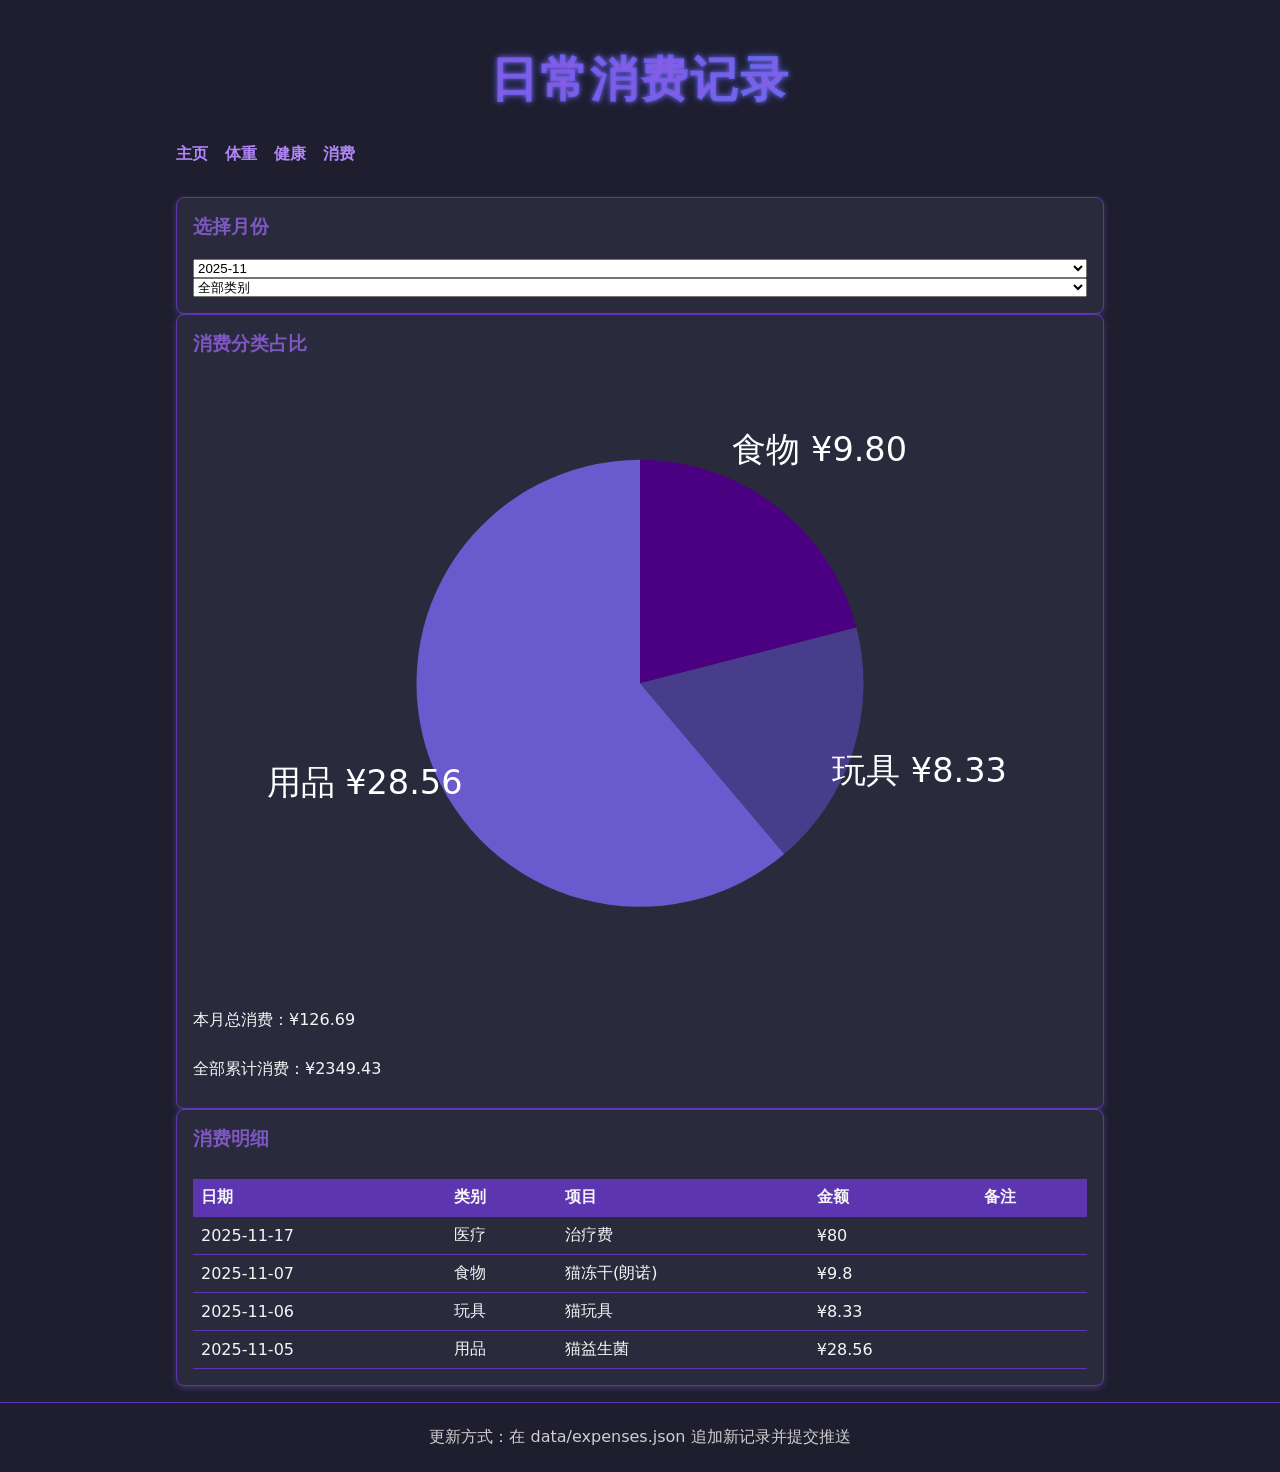
==== expenses.html @ fc6f3382 "feat: release Boxie project first official version" ====
<!DOCTYPE html>
<html lang="zh">
<head>
  <meta charset="UTF-8" />
  <meta name="viewport" content="width=device-width, initial-scale=1" />
  <title>Boxie · 日常消费</title>
  <link rel="stylesheet" href="style.css" />
</head>
<body>
<header>
  <h1>日常消费记录</h1>
  <nav>
    <a href="index.html">主页</a>
    <a href="weight.html">体重</a>
    <a href="health.html">健康</a>
    <a href="expenses.html">消费</a>
  </nav>
</header>

<main>
  <!-- 月份选择器 -->
  <section class="card">
    <h3>选择月份</h3>
    <select id="monthSelect"></select>
    <select id="tagSelect">
      <option value="all">全部类别</option>
      <option value="食物">食物</option>
      <option value="玩具">玩具</option>
      <option value="用品">用品</option>
      <option value="设备">设备</option>
      <option value="医疗">医疗</option>
    </select>
  </section>

  <!-- 饼图 -->
  <section class="card">
    <h3>消费分类占比</h3>
    <div id="pie"><small>加载中…</small></div>
    <p id="monthTotal"></p>
    <p id="allTotal"></p>
  </section>


  <!-- 表格 -->
  <section class="card">
    <h3>消费明细</h3>
    <table id="table">
      <thead>
        <tr>
          <th>日期</th>
          <th>类别</th>
          <th>项目</th>
          <th>金额</th>
          <th>备注</th>
        </tr>
      </thead>
      <tbody></tbody>
    </table>
  </section>
</main>

<footer>更新方式：在 data/expenses.json 追加新记录并提交推送</footer>

<script type="module" src="./js/expenses.js"></script>
</body>
</html>
---- style.css ----
:root {
  /* 主色调 */
  --primary: #7e57c2;       /* 紫色主色 */
  --primary-dark: #5e35b1;  /* 深紫 */
  --primary-light: #b085f5; /* 浅紫 */
  --background: #1e1e2f;    /* 深紫背景 */
  --surface: #2a2a3d;       /* 卡片背景 */
  --text: #f5f5f5;          /* 主文字颜色 */
  --text-muted: #cfcfcf;    /* 次要文字颜色 */
  --accent: #d1aaff;        /* 辅助色（柔和浅紫，用于高亮） */
  --primary-shadow: rgba(126, 87, 194, 0.4); /* 阴影色 */
}

* { box-sizing: border-box; }

body {
  font-family: system-ui, -apple-system, Segoe UI, sans-serif;
  margin: 0;
  background-color: var(--background);
  color: var(--text);
}

header, main {
  max-width: 960px;
  margin: 0 auto;
  padding: 16px;
}

h1 {
  font-size: 3rem;
  font-weight: bold;
  text-align: center;
  letter-spacing: 2px;

  /* 紫蓝渐变文字 */
  background: linear-gradient(90deg, #9b5de5, #4361ee, #00c6ff);
  -webkit-background-clip: text;
  -webkit-text-fill-color: transparent;

  /* 更锐利的光效 */
  text-shadow: 0 0 4px rgba(155,93,229,0.8),
               0 0 8px rgba(67,97,238,0.7);
}

h2, h3, h4 {
  color: var(--primary);
}

/* 导航链接：稍微醒目，但不刺眼 */
nav a {
  margin-right: 12px;
  text-decoration: none;
  color: var(--primary-light);
  font-weight: 600;
}
nav a:hover {
  color: var(--accent); /* 柔和浅紫高亮 */
}

.grid {
  display: grid;
  grid-template-columns: repeat(auto-fit, minmax(260px, 1fr));
  gap: 16px;
}

.card {
  background: var(--surface);
  border: 1px solid var(--primary-dark);
  border-radius: 8px;
  padding: 16px;
  box-shadow: 0 2px 6px var(--primary-shadow);

  /* 统一卡片布局 */
  display: flex;
  flex-direction: column;
  justify-content: space-between;
}

.card h3 {
  margin-top: 0;
}

.card p,
.card ul,
.card small {
  margin-bottom: 12px;
}

.card a {
  margin-top: auto;          /* 自动贴到底部 */
  text-align: center;
  color: var(--primary-light);
  font-weight: 500;
  text-decoration: none;
}
.card a:hover {
  color: var(--accent);
  text-decoration: underline;
}

table {
  width: 100%;
  border-collapse: collapse;
  margin-top: 8px;
}
th, td {
  border-bottom: 1px solid var(--primary-dark);
  padding: 8px;
  text-align: left;
  color: var(--text);
}
th {
  background-color: var(--primary-dark);
  color: var(--text);
}
tr:hover {
  background-color: var(--surface);
}

footer {
  padding: 24px 16px;
  text-align: center;
  color: var(--text-muted);
  border-top: 1px solid var(--primary-dark);
}

small.mono {
  font-family: ui-monospace, SFMono-Regular, Menlo, monospace;
  color: var(--text-muted);
}

/* 时间轴列表样式修正 */
#timeline {
  list-style: none;   /* 去掉默认圆点 */
  padding: 0;         /* 去掉缩进 */
  margin: 0;          /* 去掉外边距 */
}

#timeline li {
  line-height: 1.8;   /* 行距更舒适 */
  margin: 6px 0;      /* 每条记录之间留间距 */
  padding: 0;         /* 去掉缩进 */
}

/* 主页最近健康事件 */
#recentHealth {
  list-style: none;
  padding: 0;
  margin: 0;
}
#recentHealth li {
  line-height: 1.8;
  margin: 6px 0;
  padding: 0;
}
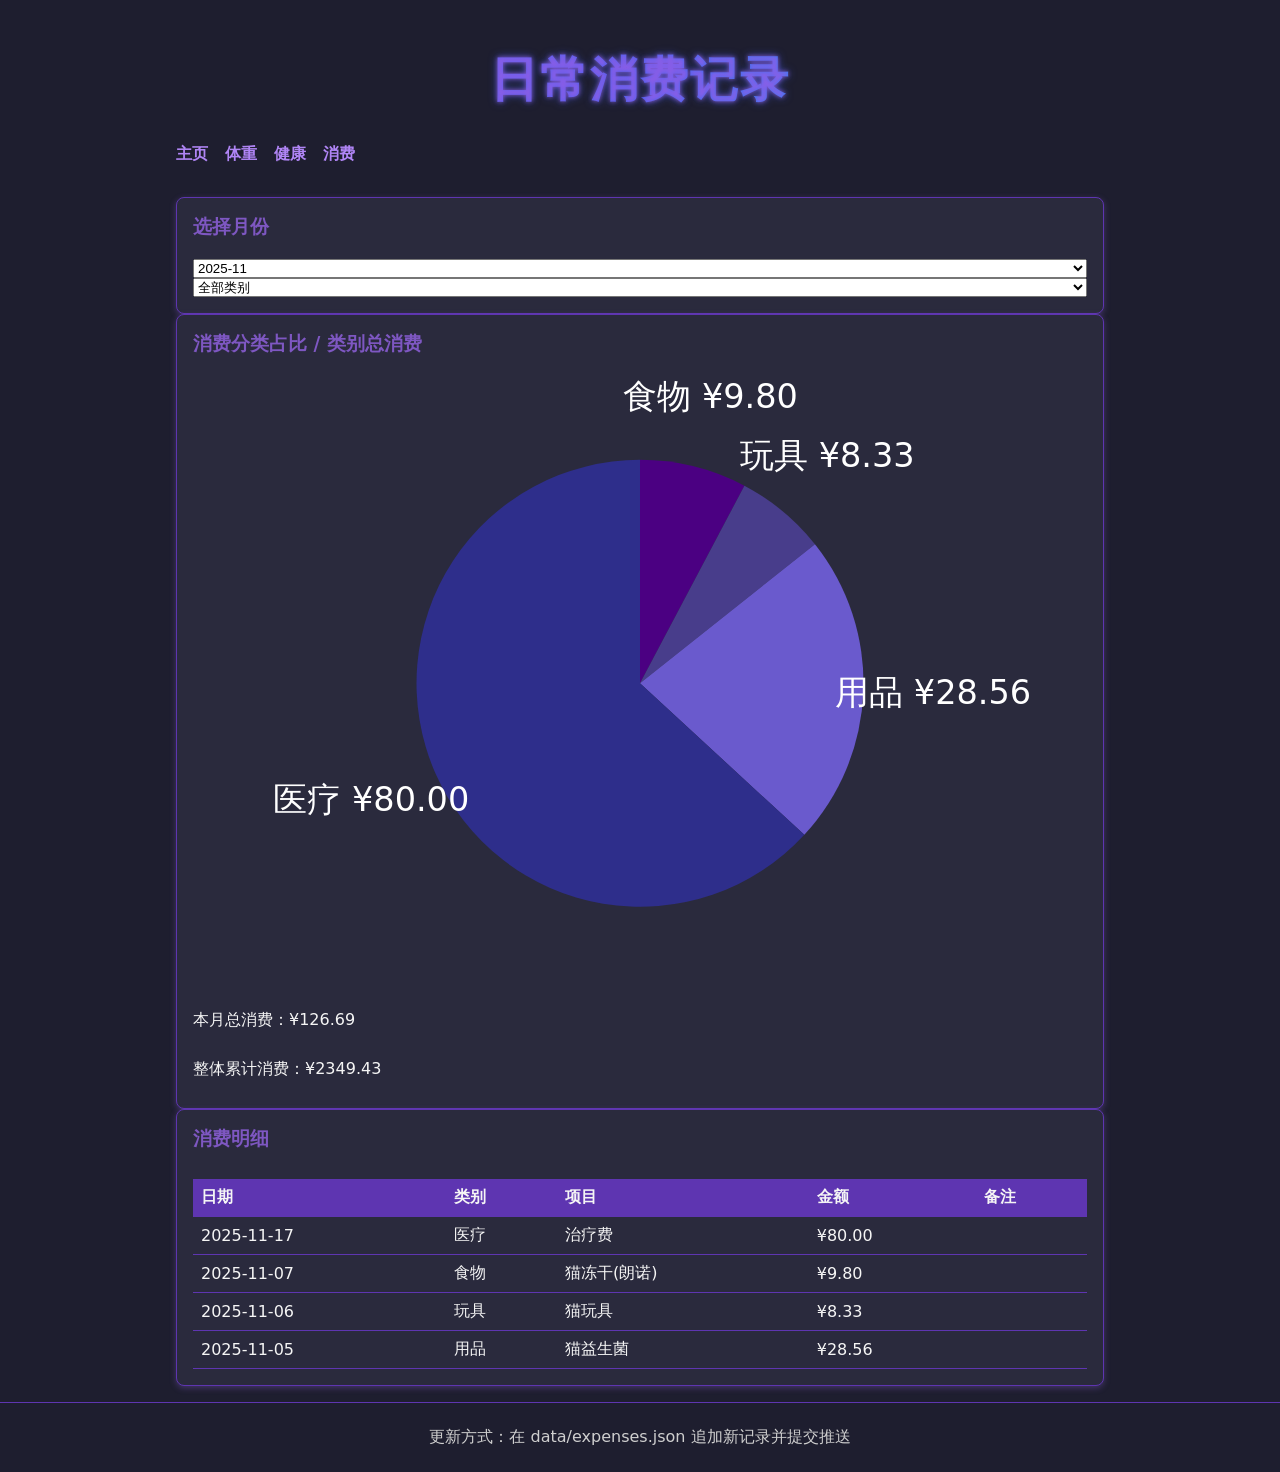
==== commit e6740565: "fix: 修复类别累计消费与本月消费逻辑，调整显示顺序" ====
--- a/expenses.html
+++ b/expenses.html
@@ -32,14 +32,13 @@
     </select>
   </section>
 
-  <!-- 饼图 -->
-  <section class="card">
-    <h3>消费分类占比</h3>
+  <!-- 饼图 / 类别总消费 -->
+  <section class="card" id="pieSection">
+    <h3>消费分类占比 / 类别总消费</h3>
     <div id="pie"><small>加载中…</small></div>
     <p id="monthTotal"></p>
     <p id="allTotal"></p>
   </section>
-
 
   <!-- 表格 -->
   <section class="card">
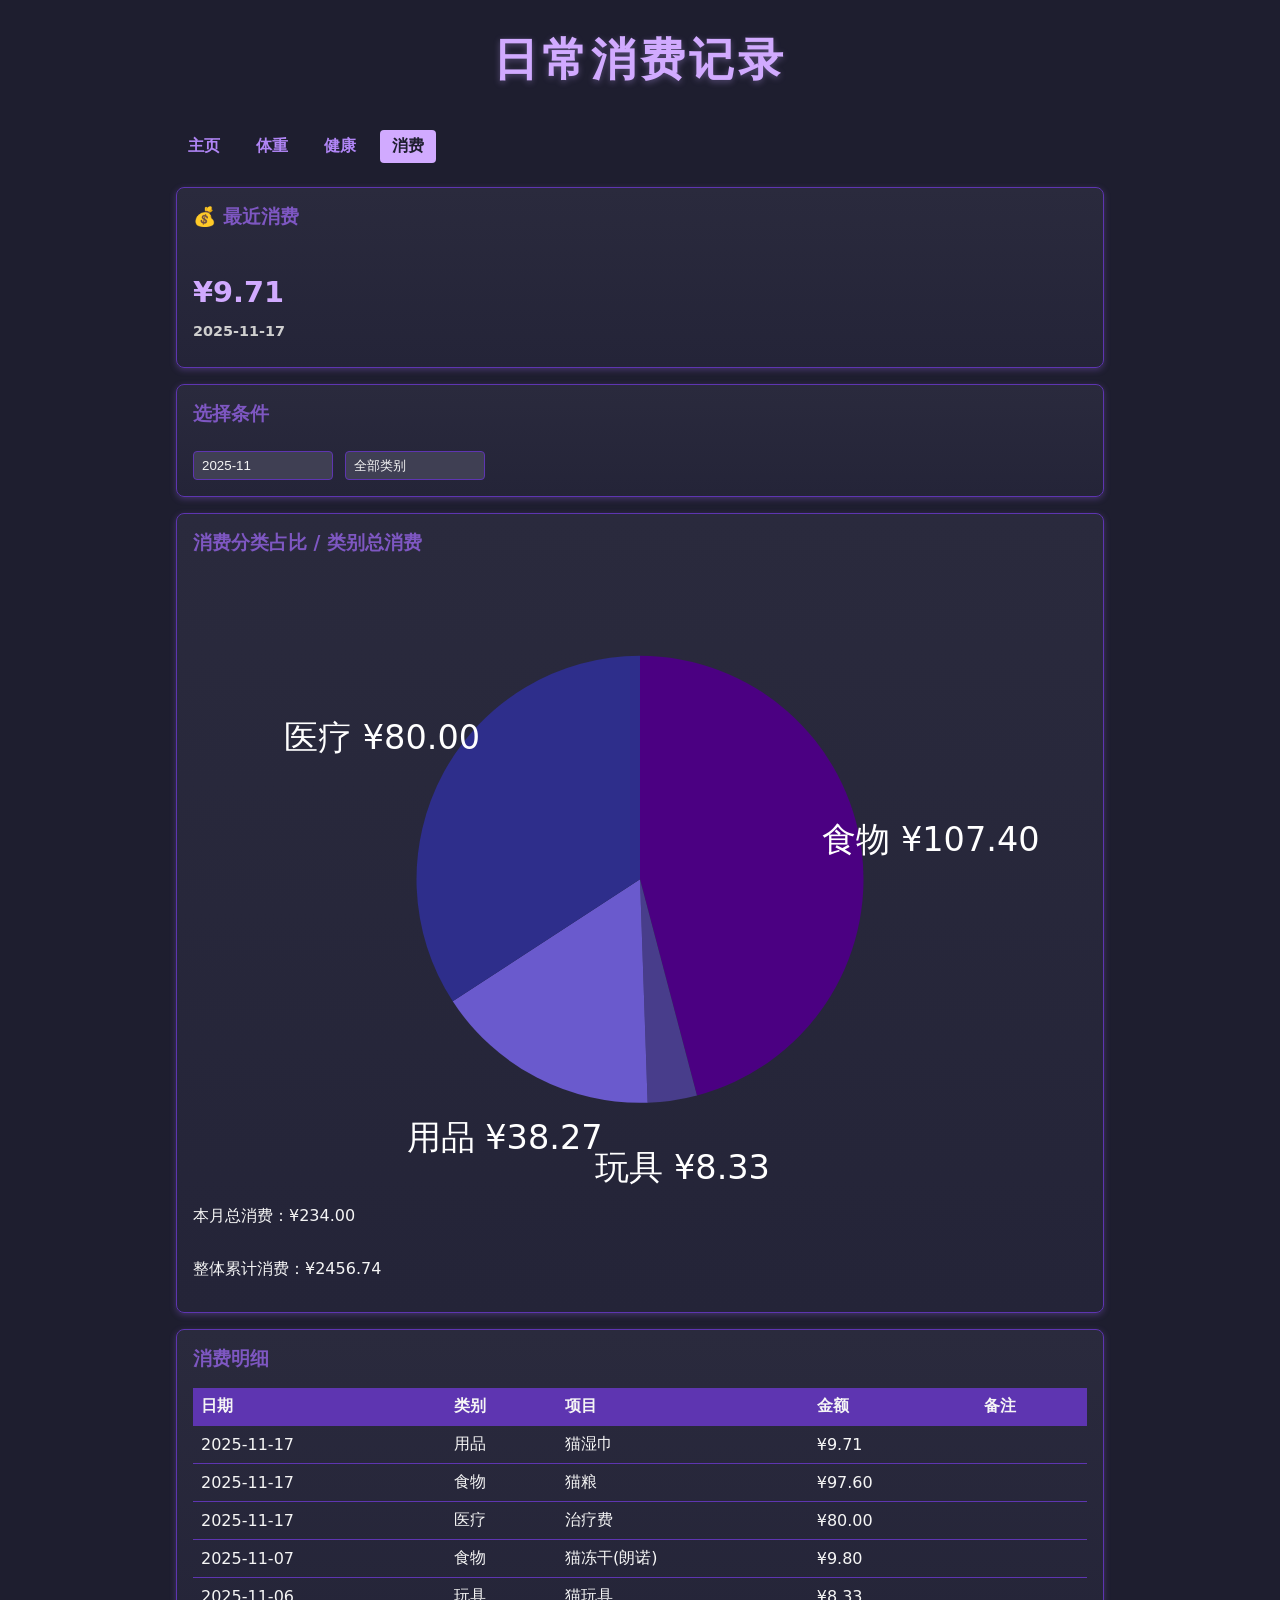
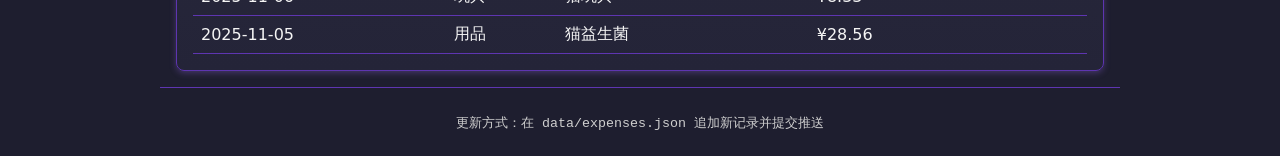
==== commit 770b20d4: "style: 优化界面美化效果" ====
--- a/expenses.html
+++ b/expenses.html
@@ -13,24 +13,35 @@
     <a href="index.html">主页</a>
     <a href="weight.html">体重</a>
     <a href="health.html">健康</a>
-    <a href="expenses.html">消费</a>
+    <a href="expenses.html" class="active">消费</a>
   </nav>
 </header>
 
 <main>
+  <!-- 最近消费记录 -->
+  <section class="card">
+    <h3>💰 最近消费</h3>
+    <p class="highlight">
+      <span id="recentExpense">加载中…</span><br/>
+      <span id="recentExpenseDate" class="muted"></span>
+    </p>
+  </section>
+
   <!-- 月份选择器 -->
-  <section class="card">
-    <h3>选择月份</h3>
-    <select id="monthSelect"></select>
-    <select id="tagSelect">
-      <option value="all">全部类别</option>
-      <option value="食物">食物</option>
-      <option value="玩具">玩具</option>
-      <option value="用品">用品</option>
-      <option value="设备">设备</option>
-      <option value="医疗">医疗</option>
-    </select>
-  </section>
+  <section class="card selectors">
+    <h3>选择条件</h3>
+    <div class="select-row">
+        <select id="monthSelect"></select>
+        <select id="tagSelect">
+        <option value="all">全部类别</option>
+        <option value="食物">食物</option>
+        <option value="玩具">玩具</option>
+        <option value="用品">用品</option>
+        <option value="设备">设备</option>
+        <option value="医疗">医疗</option>
+        </select>
+    </div>
+    </section>
 
   <!-- 饼图 / 类别总消费 -->
   <section class="card" id="pieSection">
@@ -58,7 +69,9 @@
   </section>
 </main>
 
-<footer>更新方式：在 data/expenses.json 追加新记录并提交推送</footer>
+<footer>
+  <small class="mono">更新方式：在 data/expenses.json 追加新记录并提交推送</small>
+</footer>
 
 <script type="module" src="./js/expenses.js"></script>
 </body>
--- a/style.css
+++ b/style.css
@@ -1,17 +1,22 @@
 :root {
   /* 主色调 */
-  --primary: #7e57c2;       /* 紫色主色 */
-  --primary-dark: #5e35b1;  /* 深紫 */
-  --primary-light: #b085f5; /* 浅紫 */
-  --background: #1e1e2f;    /* 深紫背景 */
-  --surface: #2a2a3d;       /* 卡片背景 */
-  --text: #f5f5f5;          /* 主文字颜色 */
-  --text-muted: #cfcfcf;    /* 次要文字颜色 */
-  --accent: #d1aaff;        /* 辅助色（柔和浅紫，用于高亮） */
-  --primary-shadow: rgba(126, 87, 194, 0.4); /* 阴影色 */
+  --primary: #7e57c2;
+  --primary-dark: #5e35b1;
+  --primary-light: #b085f5;
+  --background: #1e1e2f;
+  --surface: #2a2a3d;
+  --surface-light: #3f3f53; /* 新增：比 surface 更浅一点 */
+  --text: #f5f5f5;
+  --text-muted: #cfcfcf;
+  --accent: #d1aaff;
+  --primary-shadow: rgba(126, 87, 194, 0.4);
 }
 
 * { box-sizing: border-box; }
+
+html {
+  overflow-y: scroll; /* 始终显示滚动条，避免页面宽度跳动 */
+}
 
 body {
   font-family: system-ui, -apple-system, Segoe UI, sans-serif;
@@ -20,74 +25,81 @@
   color: var(--text);
 }
 
-header, main {
-  max-width: 960px;
-  margin: 0 auto;
-  padding: 16px;
-}
+header, main, footer {
+  max-width: 960px;   /* 统一页面宽度 */
+  margin: 0 auto;     /* 居中 */
+  padding: 0 16px;    /* 左右留白 */
+}
+
+
+h2, h3, h4 { color: var(--primary); }
 
 h1 {
-  font-size: 3rem;
-  font-weight: bold;
-  text-align: center;
-  letter-spacing: 2px;
-
-  /* 紫蓝渐变文字 */
-  background: linear-gradient(90deg, #9b5de5, #4361ee, #00c6ff);
-  -webkit-background-clip: text;
-  -webkit-text-fill-color: transparent;
-
-  /* 更锐利的光效 */
-  text-shadow: 0 0 4px rgba(155,93,229,0.8),
-               0 0 8px rgba(67,97,238,0.7);
-}
-
-h2, h3, h4 {
-  color: var(--primary);
-}
-
-/* 导航链接：稍微醒目，但不刺眼 */
+  font-size: 2.8rem;
+  font-weight: 800;
+  text-align: center;
+  color: var(--accent);
+  letter-spacing: 4px;
+  text-transform: uppercase;
+  text-shadow: 0 2px 6px rgba(173, 144, 224, 0.4);
+  margin-bottom: 40px; /* 增大下边距，和下面内容拉开距离 */
+}
+
+h2 {
+  margin-bottom: 24px; /* 二级标题稍微大一点 */
+}
+
+h3 {
+  margin-bottom: 16px; /* 三级标题保持紧凑 */
+}
+
+
+/* 导航 */
+nav {
+  display: flex;
+  gap: 12px;
+  margin-bottom: 24px;
+}
 nav a {
-  margin-right: 12px;
+  padding: 6px 12px;
+  border-radius: 4px;
   text-decoration: none;
   color: var(--primary-light);
   font-weight: 600;
-}
-nav a:hover {
-  color: var(--accent); /* 柔和浅紫高亮 */
-}
-
+  transition: background-color 0.2s ease, color 0.2s ease;
+}
+nav a:hover { color: var(--accent); }
+nav a.active {
+  background-color: var(--accent);
+  color: var(--background);
+  font-weight: 700;
+}
+
+/* 卡片布局 */
 .grid {
   display: grid;
   grid-template-columns: repeat(auto-fit, minmax(260px, 1fr));
   gap: 16px;
 }
-
 .card {
-  background: var(--surface);
+  background: linear-gradient(180deg, var(--surface) 0%, #242438 100%);
   border: 1px solid var(--primary-dark);
   border-radius: 8px;
   padding: 16px;
+  margin: 16px 0; /* 统一上下间距 */
   box-shadow: 0 2px 6px var(--primary-shadow);
-
-  /* 统一卡片布局 */
   display: flex;
   flex-direction: column;
   justify-content: space-between;
-}
-
-.card h3 {
-  margin-top: 0;
-}
-
-.card p,
-.card ul,
-.card small {
-  margin-bottom: 12px;
-}
-
+  transition: transform 0.2s ease, box-shadow 0.2s ease;
+}
+.card:hover {
+  transform: translateY(-4px);
+  box-shadow: 0 6px 12px var(--primary-shadow);
+}
+.card h3 { margin-top: 0; }
 .card a {
-  margin-top: auto;          /* 自动贴到底部 */
+  margin-top: auto;
   text-align: center;
   color: var(--primary-light);
   font-weight: 500;
@@ -98,10 +110,10 @@
   text-decoration: underline;
 }
 
+/* 表格 */
 table {
   width: 100%;
   border-collapse: collapse;
-  margin-top: 8px;
 }
 th, td {
   border-bottom: 1px solid var(--primary-dark);
@@ -113,43 +125,115 @@
   background-color: var(--primary-dark);
   color: var(--text);
 }
-tr:hover {
-  background-color: var(--surface);
-}
-
+tr:hover { background-color: var(--surface); }
+
+/* 页脚 */
 footer {
   padding: 24px 16px;
   text-align: center;
   color: var(--text-muted);
   border-top: 1px solid var(--primary-dark);
 }
-
 small.mono {
   font-family: ui-monospace, SFMono-Regular, Menlo, monospace;
   color: var(--text-muted);
 }
 
-/* 时间轴列表样式修正 */
-#timeline {
-  list-style: none;   /* 去掉默认圆点 */
-  padding: 0;         /* 去掉缩进 */
-  margin: 0;          /* 去掉外边距 */
-}
-
-#timeline li {
-  line-height: 1.8;   /* 行距更舒适 */
-  margin: 6px 0;      /* 每条记录之间留间距 */
-  padding: 0;         /* 去掉缩进 */
-}
-
-/* 主页最近健康事件 */
-#recentHealth {
+/* 列表 */
+#timeline, #recentHealth {
   list-style: none;
   padding: 0;
   margin: 0;
 }
-#recentHealth li {
+#timeline li, #recentHealth li {
   line-height: 1.8;
   margin: 6px 0;
   padding: 0;
+}
+
+/* 高亮数字或主数据 */
+.highlight {
+  font-size: 1.8rem;
+  font-weight: bold;
+  color: var(--accent);
+  margin-bottom: 8px;
+}
+.muted {
+  color: var(--text-muted);
+  font-size: 0.9rem;
+}
+
+/* 按钮 */
+.button {
+  display: inline-block;
+  margin-top: auto;
+  padding: 8px 12px;
+  background-color: var(--primary-dark);
+  color: rgba(255, 255, 255, 0.7);
+  border-radius: 6px;
+  text-align: center;
+  text-decoration: none;
+  font-weight: 600;
+  transition: background-color 0.2s ease, color 0.2s ease;
+}
+.button:hover {
+  background-color: var(--primary-dark);
+  color: #fff;
+}
+.button:active { transform: scale(0.95); }
+
+/* shimmer 加载效果 */
+@keyframes shimmer {
+  0% { background-position: -200px 0; }
+  100% { background-position: 200px 0; }
+}
+.loading {
+  display: inline-block;
+  height: 1em;
+  width: 100%;
+  background: linear-gradient(90deg, var(--surface) 25%, var(--primary-light) 50%, var(--surface) 75%);
+  background-size: 200px 100%;
+  animation: shimmer 1.5s infinite linear;
+  border-radius: 4px;
+}
+
+/* 响应式 */
+@media (max-width: 600px) {
+  .highlight { font-size: 1.4rem; }
+  .card { padding: 12px; }
+  h3 { font-size: 1.2rem; }
+}
+
+.card.selectors {
+  display: flex;
+  flex-direction: column; /* 标题在上，选择框在下 */
+  gap: 8px;
+}
+
+.select-row {
+  display: flex;
+  flex-wrap: wrap;
+  gap: 12px;
+}
+
+.select-row select {
+  flex: none;
+  width: auto;
+  min-width: 140px;
+  padding: 6px 8px;
+  border-radius: 4px;
+  border: 1px solid var(--primary-dark);
+
+  /* 使用更浅的背景色 */
+  background-color: var(--surface-light);
+  color: var(--text);
+
+  appearance: none;
+  -webkit-appearance: none;
+  -moz-appearance: none;
+}
+
+.select-row select:hover {
+  background-color: var(--primary-light); /* hover 时浅紫色高亮 */
+  color: var(--background);
 }
